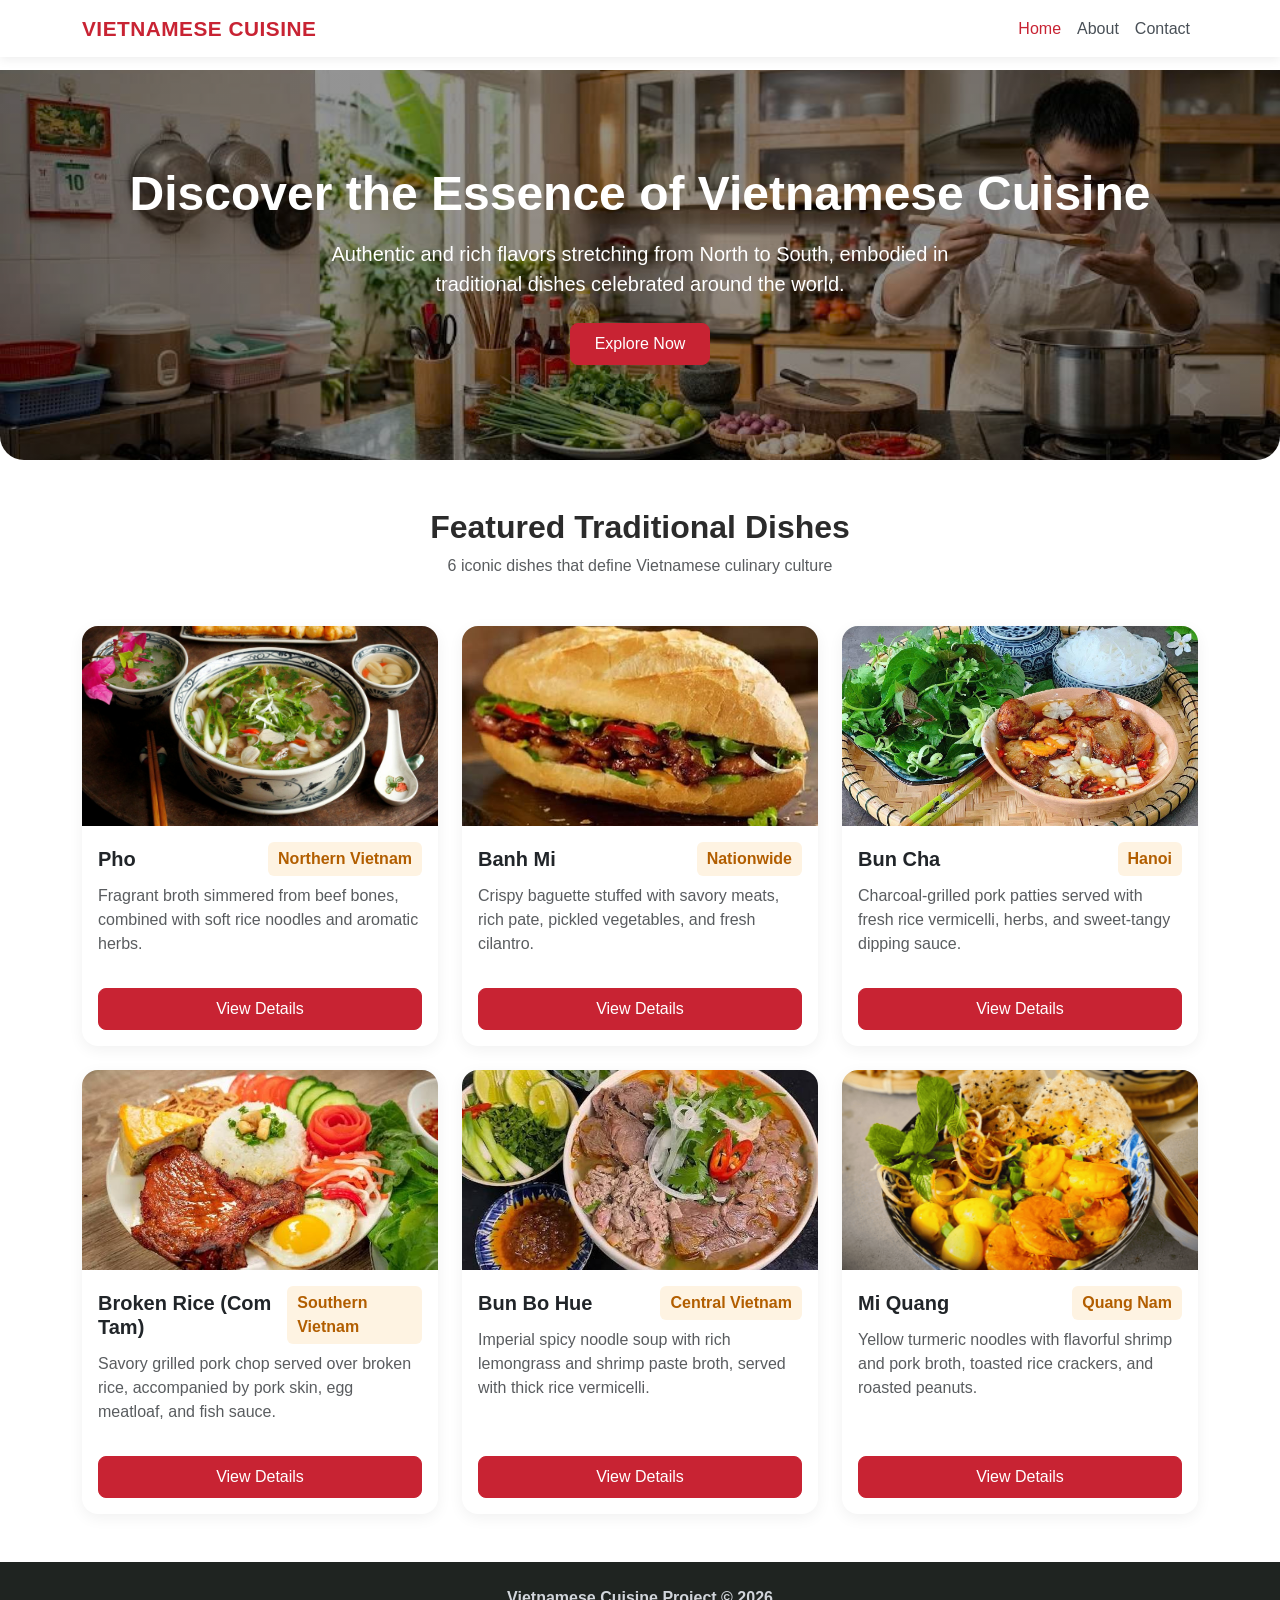
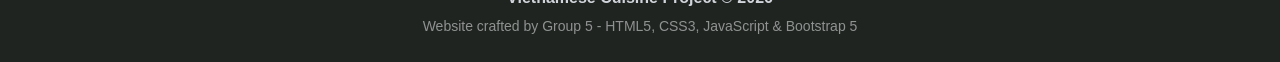
==== index.html @ 58474844 "Initial commit for Vietnamese Cuisine project" ====
<!DOCTYPE html>
<html lang="en">
<head>
  <meta charset="UTF-8">
  <meta name="viewport" content="width=device-width, initial-scale=1.0">
  <title>Essence of Vietnamese Cuisine</title>
  <link href="https://cdn.jsdelivr.net/npm/bootstrap@5.3.3/dist/css/bootstrap.min.css" rel="stylesheet">
  <link rel="stylesheet" href="css/style.css">
</head>
<body class="d-flex flex-column min-vh-100">

  <nav class="navbar navbar-expand-lg navbar-light bg-white fixed-top">
    <div class="container">
      <a class="navbar-brand fw-bold" href="index.html">VIETNAMESE CUISINE</a>
      <button class="navbar-toggler" type="button" data-bs-toggle="collapse" data-bs-target="#mainNav">
        <span class="navbar-toggler-icon"></span>
      </button>
      <div class="collapse navbar-collapse" id="mainNav">
        <ul class="navbar-nav ms-auto mb-2 mb-lg-0">
          <li class="nav-item">
            <a class="nav-link active" href="index.html">Home</a>
          </li>
          <li class="nav-item">
            <a class="nav-link" href="about.html">About</a>
          </li>
          <li class="nav-item">
            <a class="nav-link" href="contact.html">Contact</a>
          </li>
        </ul>
      </div>
    </div>
  </nav>

  <header class="hero-section text-center">
    <div class="container">
      <h1 class="display-5 fw-bold mb-3">Discover the Essence of Vietnamese Cuisine</h1>
      <p class="lead mx-auto mb-4" style="max-width: 700px;">
        Authentic and rich flavors stretching from North to South, embodied in traditional dishes celebrated around the world.
      </p>
      <a href="#foodGrid" class="btn btn-primary px-4 py-2">Explore Now</a>
    </div>
  </header>

  <main class="container my-5 flex-grow-1" id="foodGrid">
    <div class="text-center mb-5">
      <h2 class="fw-bold">Featured Traditional Dishes</h2>
      <p class="text-muted">6 iconic dishes that define Vietnamese culinary culture</p>
    </div>

    <div class="row g-4">
      <div class="col-12 col-md-6 col-lg-4">
        <div class="card food-card h-100">
          <img src="images/pho.jpg" class="card-img-top" alt="Pho">
          <div class="card-body d-flex flex-column">
            <div class="d-flex justify-content-between align-items-center mb-2">
              <h5 class="card-title fw-bold mb-0">Pho</h5>
              <span class="badge-region">Northern Vietnam</span>
            </div>
            <p class="card-text text-muted flex-grow-1">Fragrant broth simmered from beef bones, combined with soft rice noodles and aromatic herbs.</p>
            <a href="pho.html" class="btn btn-primary mt-3">View Details</a>
          </div>
        </div>
      </div>

      <div class="col-12 col-md-6 col-lg-4">
        <div class="card food-card h-100">
          <img src="images/banh_mi.jpg" class="card-img-top" alt="Banh Mi">
          <div class="card-body d-flex flex-column">
            <div class="d-flex justify-content-between align-items-center mb-2">
              <h5 class="card-title fw-bold mb-0">Banh Mi</h5>
              <span class="badge-region">Nationwide</span>
            </div>
            <p class="card-text text-muted flex-grow-1">Crispy baguette stuffed with savory meats, rich pate, pickled vegetables, and fresh cilantro.</p>
            <a href="banhmi.html" class="btn btn-primary mt-3">View Details</a>
          </div>
        </div>
      </div>

      <div class="col-12 col-md-6 col-lg-4">
        <div class="card food-card h-100">
          <img src="images/bun_cha.jpg" class="card-img-top" alt="Bun Cha">
          <div class="card-body d-flex flex-column">
            <div class="d-flex justify-content-between align-items-center mb-2">
              <h5 class="card-title fw-bold mb-0">Bun Cha</h5>
              <span class="badge-region">Hanoi</span>
            </div>
            <p class="card-text text-muted flex-grow-1">Charcoal-grilled pork patties served with fresh rice vermicelli, herbs, and sweet-tangy dipping sauce.</p>
            <a href="buncha.html" class="btn btn-primary mt-3">View Details</a>
          </div>
        </div>
      </div>

      <div class="col-12 col-md-6 col-lg-4">
        <div class="card food-card h-100">
          <img src="images/com_tam.jpg" class="card-img-top" alt="Com Tam">
          <div class="card-body d-flex flex-column">
            <div class="d-flex justify-content-between align-items-center mb-2">
              <h5 class="card-title fw-bold mb-0">Broken Rice (Com Tam)</h5>
              <span class="badge-region">Southern Vietnam</span>
            </div>
            <p class="card-text text-muted flex-grow-1">Savory grilled pork chop served over broken rice, accompanied by pork skin, egg meatloaf, and fish sauce.</p>
            <a href="comtam.html" class="btn btn-primary mt-3">View Details</a>
          </div>
        </div>
      </div>

      <div class="col-12 col-md-6 col-lg-4">
        <div class="card food-card h-100">
          <img src="images/bun_bo_hue.jpg" class="card-img-top" alt="Bun Bo Hue">
          <div class="card-body d-flex flex-column">
            <div class="d-flex justify-content-between align-items-center mb-2">
              <h5 class="card-title fw-bold mb-0">Bun Bo Hue</h5>
              <span class="badge-region">Central Vietnam</span>
            </div>
            <p class="card-text text-muted flex-grow-1">Imperial spicy noodle soup with rich lemongrass and shrimp paste broth, served with thick rice vermicelli.</p>
            <a href="bunbohue.html" class="btn btn-primary mt-3">View Details</a>
          </div>
        </div>
      </div>

      <div class="col-12 col-md-6 col-lg-4">
        <div class="card food-card h-100">
          <img src="images/mi_quang.png" class="card-img-top" alt="Mi Quang">
          <div class="card-body d-flex flex-column">
            <div class="d-flex justify-content-between align-items-center mb-2">
              <h5 class="card-title fw-bold mb-0">Mi Quang</h5>
              <span class="badge-region">Quang Nam</span>
            </div>
            <p class="card-text text-muted flex-grow-1">Yellow turmeric noodles with flavorful shrimp and pork broth, toasted rice crackers, and roasted peanuts.</p>
            <a href="miquang.html" class="btn btn-primary mt-3">View Details</a>
          </div>
        </div>
      </div>
    </div>
  </main>

  <footer class="py-4 text-center mt-auto">
    <div class="container">
      <p class="mb-1 fw-bold">Vietnamese Cuisine Project &copy; 2026</p>
      <small class="text-white-50">Website crafted by Group 5 - HTML5, CSS3, JavaScript & Bootstrap 5</small>
    </div>
  </footer>

  <script src="https://cdn.jsdelivr.net/npm/bootstrap@5.3.3/dist/js/bootstrap.bundle.min.js"></script>
  <script src="js/script.js"></script>
</body>
</html>
---- css/style.css ----
:root {
  --primary-color: #c82333;
  --primary-dark: #9e1321;
  --secondary-color: #d4a373;
  --bg-light: #f8f9fa;
  --text-dark: #2b2b2b;
}

body {
  font-family: 'Segoe UI', Tahoma, Geneva, Verdana, sans-serif;
  color: var(--text-dark);
  background-color: #ffffff;
  padding-top: 70px;
}

.navbar {
  box-shadow: 0 2px 10px rgba(0, 0, 0, 0.08);
}

.navbar-brand {
  color: var(--primary-color) !important;
  font-size: 1.3rem;
  letter-spacing: 0.5px;
}

.nav-link {
  font-weight: 500;
  color: #495057 !important;
  transition: color 0.2s ease;
}

.nav-link:hover,
.nav-link.active {
  color: var(--primary-color) !important;
}

.hero-section {
  background: linear-gradient(rgba(0, 0, 0, 0.42), rgba(0, 0, 0, 0.42)),
    url('../images/dungnauan.jpg') center/cover no-repeat;
  color: #ffffff;
  padding: 95px 0;
  border-radius: 0 0 24px 24px;
}

.food-card {
  border: none;
  border-radius: 16px;
  overflow: hidden;
  box-shadow: 0 4px 15px rgba(0, 0, 0, 0.06);
  background-color: #ffffff;
}

.food-card img {
  height: 200px;
  object-fit: cover;
}

.btn-primary {
  background-color: var(--primary-color);
  border-color: var(--primary-color);
  border-radius: 8px;
  font-weight: 500;
  padding: 8px 18px;
  transition: all 0.2s ease;
}

.btn-primary:hover {
  background-color: var(--primary-dark);
  border-color: var(--primary-dark);
}

.badge-region {
  background-color: #fef3e2;
  color: #b25e00;
  font-weight: 600;
  border-radius: 6px;
  padding: 5px 10px;
}

.member-card {
  border: none;
  border-radius: 14px;
  background-color: var(--bg-light);
}

.contact-box {
  background-color: var(--bg-light);
  border-radius: 16px;
  padding: 30px;
}

footer {
  background-color: #1f2421;
  color: #d1d5db;
}
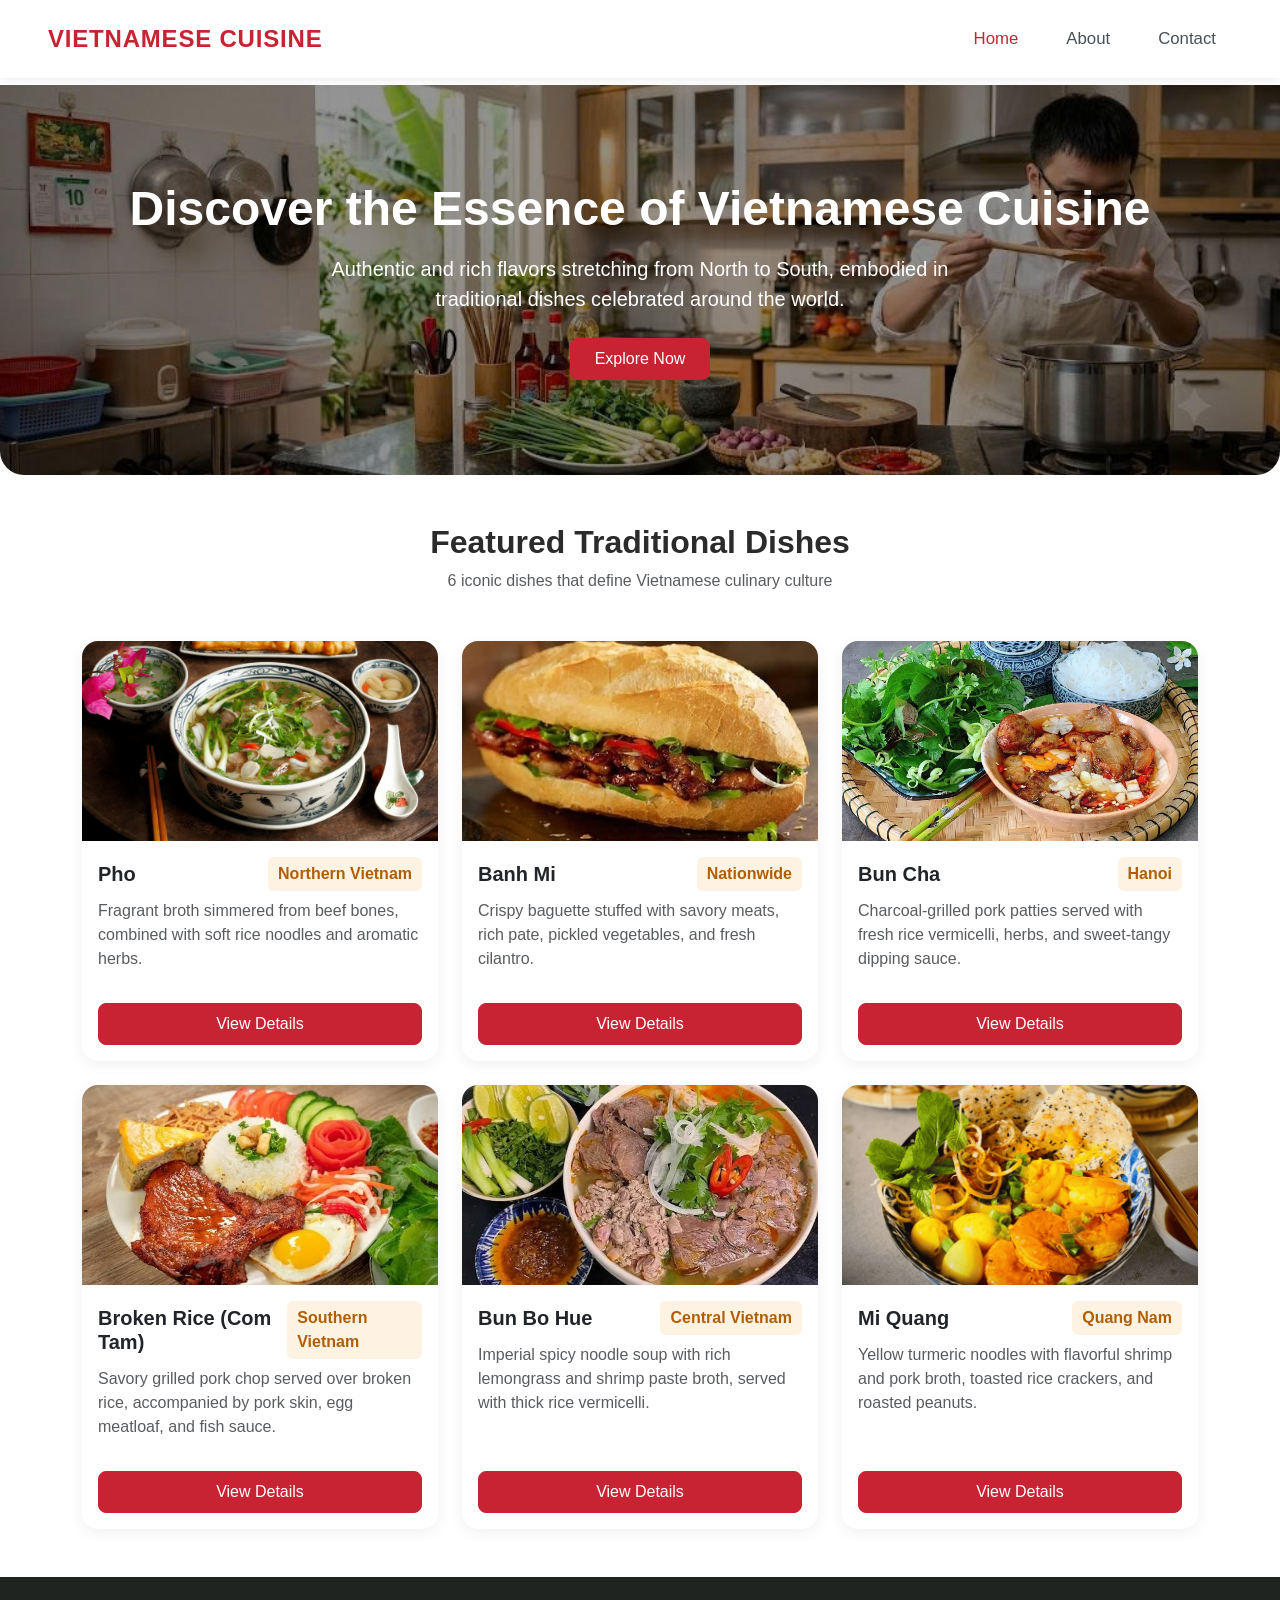
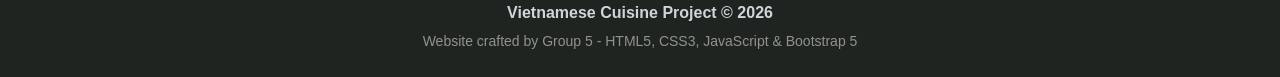
==== commit fed14685: "Enhance navbar layout: wider container, taller padding, and spaced menu items" ====
--- a/index.html
+++ b/index.html
@@ -9,14 +9,14 @@
 </head>
 <body class="d-flex flex-column min-vh-100">
 
-  <nav class="navbar navbar-expand-lg navbar-light bg-white fixed-top">
-    <div class="container">
+  <nav class="navbar navbar-expand-lg navbar-light bg-white fixed-top py-3">
+    <div class="container-fluid px-lg-5">
       <a class="navbar-brand fw-bold" href="index.html">VIETNAMESE CUISINE</a>
       <button class="navbar-toggler" type="button" data-bs-toggle="collapse" data-bs-target="#mainNav">
         <span class="navbar-toggler-icon"></span>
       </button>
       <div class="collapse navbar-collapse" id="mainNav">
-        <ul class="navbar-nav ms-auto mb-2 mb-lg-0">
+        <ul class="navbar-nav ms-auto mb-2 mb-lg-0 gap-lg-3">
           <li class="nav-item">
             <a class="nav-link active" href="index.html">Home</a>
           </li>
--- a/css/style.css
+++ b/css/style.css
@@ -10,7 +10,7 @@
   font-family: 'Segoe UI', Tahoma, Geneva, Verdana, sans-serif;
   color: var(--text-dark);
   background-color: #ffffff;
-  padding-top: 70px;
+  padding-top: 85px;
 }
 
 .navbar {
@@ -19,13 +19,15 @@
 
 .navbar-brand {
   color: var(--primary-color) !important;
-  font-size: 1.3rem;
-  letter-spacing: 0.5px;
+  font-size: 1.5rem;
+  letter-spacing: 0.8px;
 }
 
 .nav-link {
   font-weight: 500;
+  font-size: 1.05rem;
   color: #495057 !important;
+  padding: 8px 16px !important;
   transition: color 0.2s ease;
 }
 
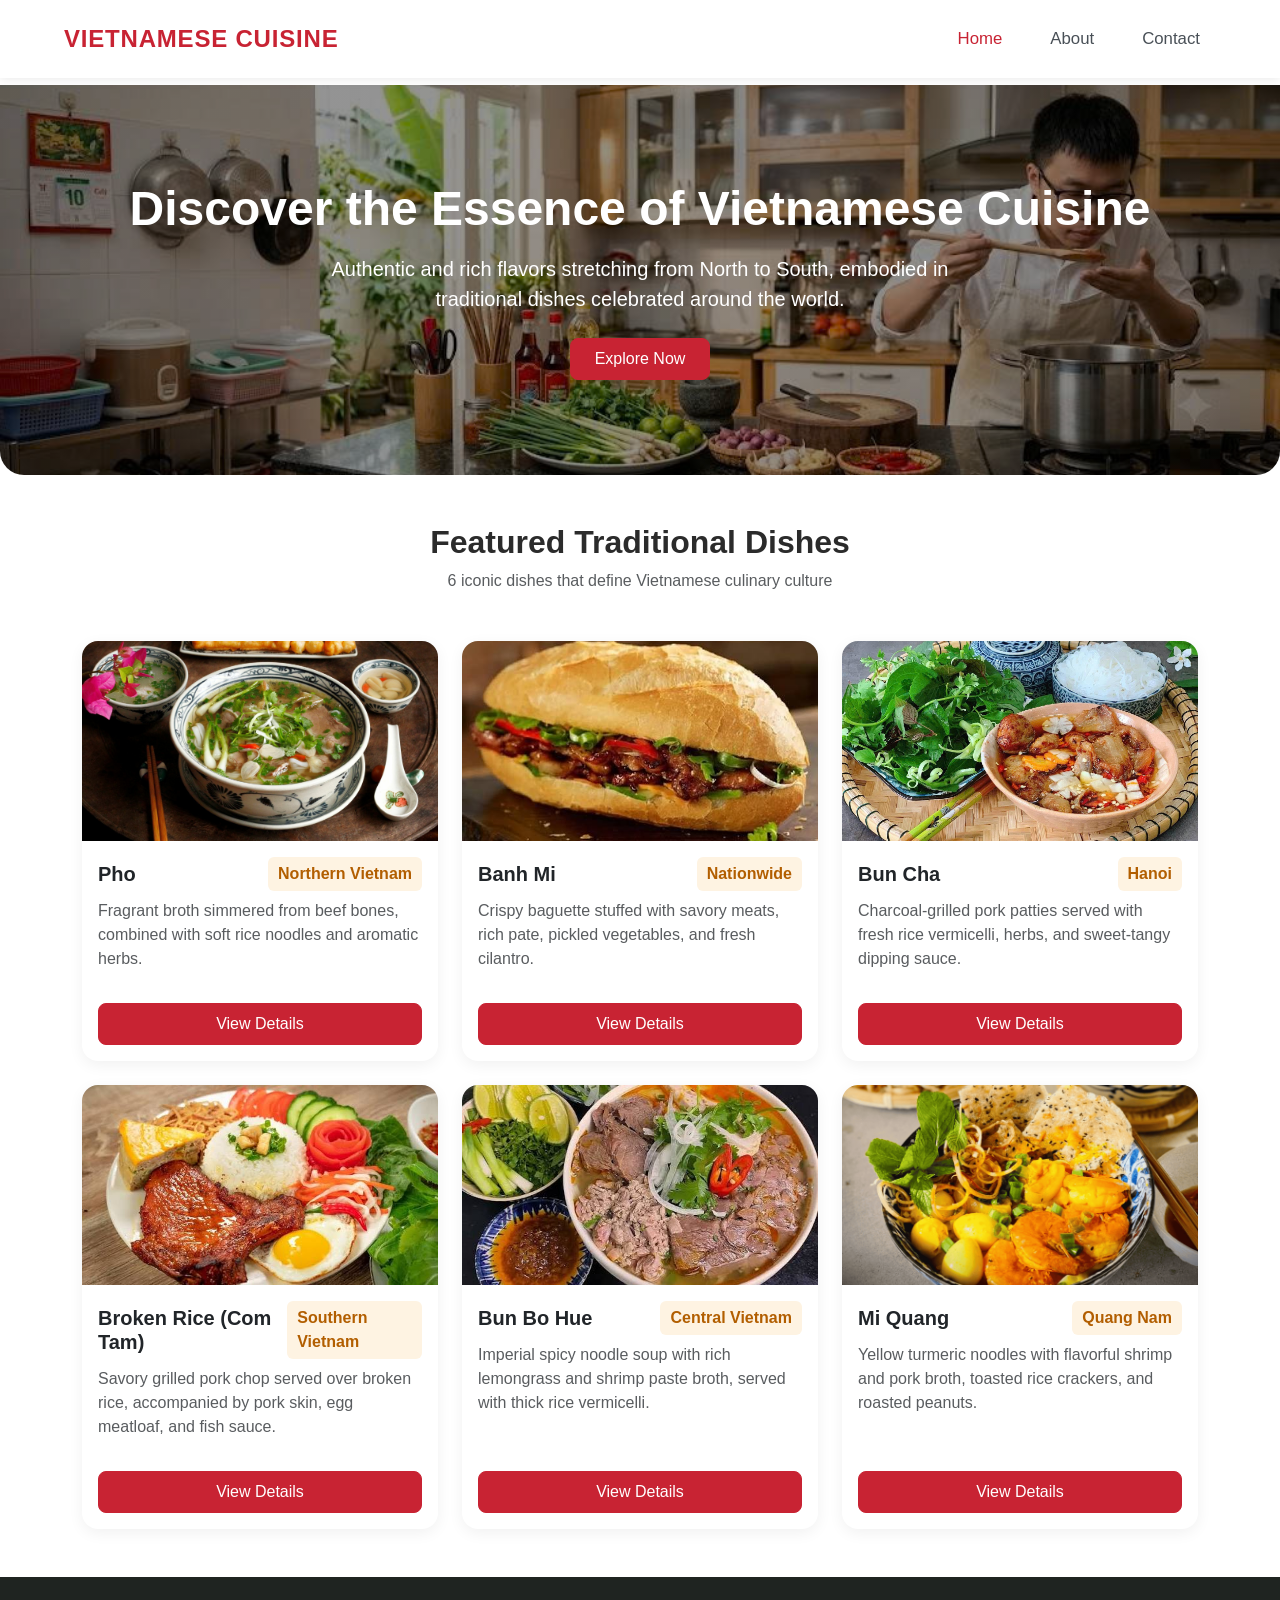
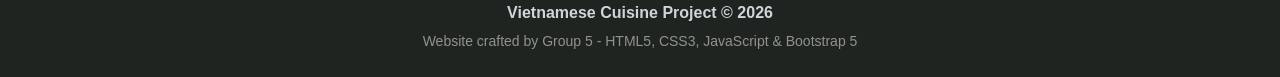
==== commit 82f353e1: "Fix navbar layout: use container px-4 and max-width 1200px" ====
--- a/index.html
+++ b/index.html
@@ -10,7 +10,7 @@
 <body class="d-flex flex-column min-vh-100">
 
   <nav class="navbar navbar-expand-lg navbar-light bg-white fixed-top py-3">
-    <div class="container-fluid px-lg-5">
+    <div class="container px-4">
       <a class="navbar-brand fw-bold" href="index.html">VIETNAMESE CUISINE</a>
       <button class="navbar-toggler" type="button" data-bs-toggle="collapse" data-bs-target="#mainNav">
         <span class="navbar-toggler-icon"></span>
--- a/css/style.css
+++ b/css/style.css
@@ -15,6 +15,10 @@
 
 .navbar {
   box-shadow: 0 2px 10px rgba(0, 0, 0, 0.08);
+}
+
+.navbar .container {
+  max-width: 1200px;
 }
 
 .navbar-brand {
